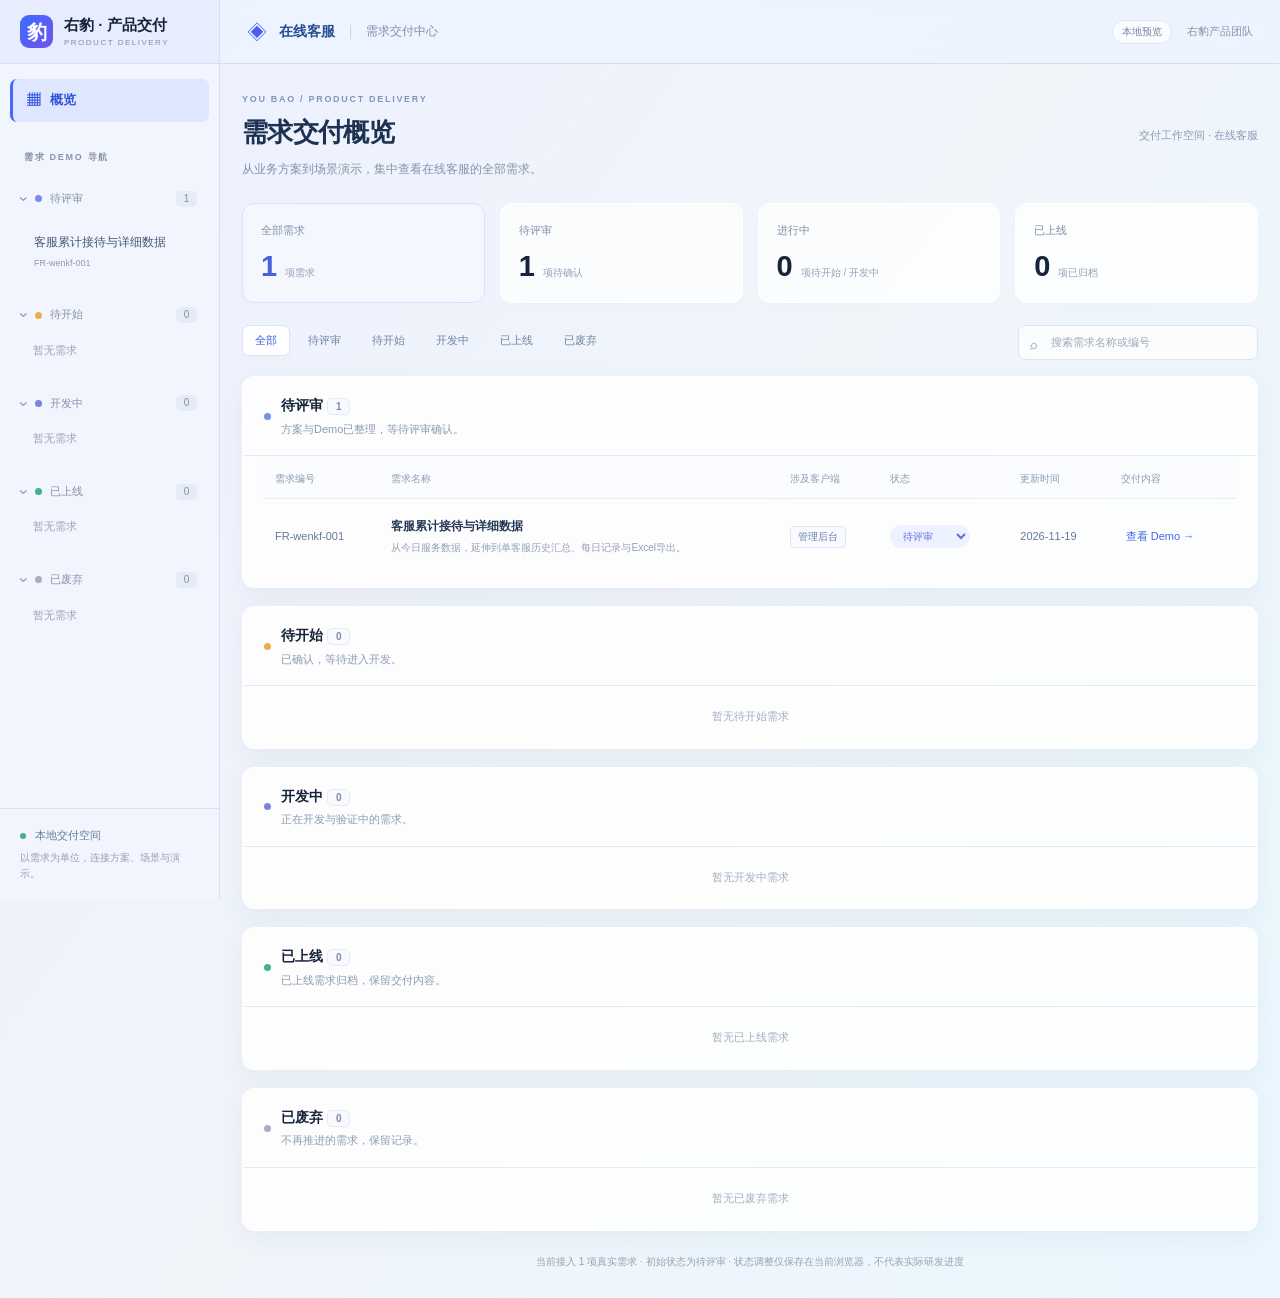
==== 00-交付门户/index.html @ bdf67c03 "feat: add requirement delivery portal and scenario navigation" ====
<!doctype html>
<html lang="zh-CN"><head><meta charset="utf-8"><meta name="viewport" content="width=device-width,initial-scale=1"><title>右豹 · 需求交付中心</title><link rel="stylesheet" href="delivery.css"></head><body>
<aside class="delivery-sidebar"><a class="delivery-brand" href="#overview"><span>豹</span><div><b>右豹 · 产品交付</b><small>PRODUCT DELIVERY</small></div></a><div class="sidebar-content"><a class="overview-link" href="#overview"><span>▦</span> 概览</a><div class="nav-heading">需求 DEMO 导航</div><nav id="requirements-nav" aria-label="按状态分组的需求导航"></nav></div><div class="sidebar-footer"><span class="live-dot"></span> 本地交付空间<small>以需求为单位，连接方案、场景与演示。</small></div></aside>
<header class="delivery-topbar"><div class="workspace"><span class="workspace-icon">◈</span><b>在线客服</b><span class="divider"></span><span>需求交付中心</span></div><div class="topbar-right"><span class="local-badge">本地预览</span><span>右豹产品团队</span></div></header>
<main id="delivery-main"></main>
<dialog id="documents-dialog"><div class="dialog-title"><div><span class="eyebrow">DELIVERY DOCUMENTS</span><h2>需求文档</h2></div><button id="close-documents" class="icon-button" aria-label="关闭需求文档">×</button></div><div id="documents-content"></div></dialog>
<div class="delivery-toast" id="delivery-toast" role="status" hidden></div>
<script src="requirements.js"></script><script src="delivery.js"></script></body></html>
---- 00-交付门户/delivery.css ----
:root{--blue:#4361ee;--blue-dark:#3046bb;--ink:#15243b;--sub:#7b8aa1;--line:#e5ebf5;--pale:#f4f7fc;--green:#159267;--orange:#c78114;--sidebar:240px;--header:64px}*{box-sizing:border-box}body{margin:0;color:var(--ink);background:linear-gradient(125deg,#edf0ff 0%,#f0f5fa 50%,#eaf7fe 100%);font:14px/1.6 "Microsoft YaHei","PingFang SC",Arial,sans-serif}button,input,select{font:inherit}button,a,select{-webkit-tap-highlight-color:transparent}button{cursor:pointer;border:1px solid #dfe6f2;border-radius:7px;background:white;color:var(--ink);padding:8px 13px}button:hover{border-color:#b5c7ff;background:#f5f8ff}button:disabled{opacity:.4;cursor:not-allowed}a{text-decoration:none;color:var(--blue)}button:focus-visible,a:focus-visible,input:focus-visible,select:focus-visible,summary:focus-visible{outline:3px solid #a5b6ff;outline-offset:3px}[hidden]{display:none!important}.delivery-sidebar{width:var(--sidebar);position:fixed;inset:0 auto 0 0;background:#f2f5fdf2;border-right:1px solid #d7e0f0;z-index:5;display:flex;flex-direction:column}.delivery-brand{display:flex;align-items:center;gap:11px;padding:17px 20px;height:var(--header);border-bottom:1px solid #d7e0f0;color:var(--ink);background:#e7edff}.delivery-brand>span{width:33px;height:33px;border-radius:9px;background:linear-gradient(135deg,#3b6cff,#7252ed);color:white;font-weight:600;display:grid;place-items:center;font-size:20px}.delivery-brand b{font-size:15px}.delivery-brand small{display:block;font-size:8px;letter-spacing:1.5px;color:#7f8dab}.sidebar-content{padding:15px 10px;overflow-y:auto;flex:1}.overview-link{display:flex;gap:10px;align-items:center;padding:11px 14px;color:#41506c;font-size:13px;border-radius:7px;border-left:3px solid transparent}.overview-link.active{background:#dee7ff;color:#3155db;border-left-color:#4866ff;font-weight:600}.nav-heading{margin:28px 14px 14px;color:#8995aa;font-size:9px;font-weight:600;letter-spacing:1.7px}.nav-group{margin-bottom:13px}.nav-group summary{cursor:pointer;list-style:none;font-size:11px;color:#8591a8;padding:8px 12px;display:flex;align-items:center;gap:8px}.nav-group summary::before{content:'›';font-size:16px;transform:rotate(90deg)}.nav-group:not([open]) summary::before{transform:none}.nav-group summary .count{margin-left:auto;background:#e5ebf7;border-radius:5px;min-width:21px;text-align:center;font-size:10px}.req-link{display:block;padding:10px 13px 11px 21px;color:#455776;border-left:3px solid transparent;border-radius:7px;margin:3px 0;font-size:12px}.req-link small{display:block;font-size:9px;color:#8c9bb2;margin-top:4px}.req-link:hover{background:#e8eefb}.req-link.active{background:#dfe8ff;border-left-color:#4866ff;color:#3459df;font-weight:600}.nav-empty{font-size:11px;color:#9aa5b7;padding:6px 23px 10px}.sidebar-footer{padding:18px 20px;border-top:1px solid #dbe3f0;font-size:11px;color:#657b99}.sidebar-footer small{display:block;color:#95a0b4;font-size:10px;margin-top:5px}.live-dot{display:inline-block;width:6px;height:6px;background:#46ad92;border-radius:50%;margin-right:6px}.delivery-topbar{height:var(--header);position:fixed;top:0;left:var(--sidebar);right:0;border-bottom:1px solid #d6deed;background:#edf3ffcf;backdrop-filter:blur(15px);display:flex;align-items:center;justify-content:space-between;padding:0 27px;z-index:4;gap:20px}.workspace{display:flex;align-items:center;gap:12px;font-size:12px;color:#7e8da6}.workspace b{color:#254b93;font-size:14px}.workspace-icon{color:var(--blue);font-size:20px}.divider{height:14px;border-left:1px solid #c9d4e7;margin:0 3px}.topbar-right{display:flex;align-items:center;gap:15px;font-size:11px;color:#8594aa}.local-badge{font-size:10px;padding:3px 9px;background:#ffffffb0;border:1px solid #dce5f5;border-radius:20px;color:#7385a0}#delivery-main{margin-left:var(--sidebar);padding:calc(var(--header) + 28px) 28px 28px;min-height:100vh}.eyebrow{font-size:9px;color:#8496b7;font-weight:600;letter-spacing:1.7px}.overview-heading{display:flex;align-items:center;justify-content:space-between;gap:20px;margin-bottom:24px}.overview-heading h1{font-size:26px;margin:6px 0;color:#1d3153;letter-spacing:-.7px}.overview-heading p{margin:0;color:#8493aa;font-size:12px}.overview-date{font-size:11px;color:#8a9cb4}.summary-cards{display:grid;grid-template-columns:repeat(4,1fr);gap:15px;margin-bottom:22px}.summary-card{border:1px solid #ffffffb5;border-radius:12px;padding:19px 22px;background:#ffffffbb;box-shadow:0 5px 20px #26366303}.summary-card .label{font-size:11px;color:#8090a9}.summary-card .value{display:flex;align-items:baseline;gap:9px;margin-top:9px;font-size:29px;font-weight:600;line-height:1.2;letter-spacing:-1px}.summary-card .value small{font-size:10px;font-weight:400;color:#95a2b8;letter-spacing:0}.summary-card:first-child{background:#f5f7ff;border-color:#d8e1ff}.summary-card:first-child .value{color:#4761da}.overview-toolbar{display:flex;justify-content:space-between;gap:15px;align-items:center;margin-bottom:16px}.filters{display:flex;gap:5px;flex-wrap:wrap}.filters button{font-size:11px;padding:6px 12px;border-color:transparent;background:transparent;color:#7183a2}.filters button.active{background:white;border-color:#dbe4f5;color:#3e60d8;box-shadow:0 2px 4px #33447706}.search-box{position:relative}.search-box span{position:absolute;left:12px;top:8px;font-size:14px;color:#96a7bf}.search-box input{border:1px solid #dce5f4;border-radius:7px;background:#ffffffba;padding:8px 12px 8px 32px;font-size:11px;width:240px;color:#344760}.search-box input::placeholder{color:#9ca9bb}.group-card{background:#ffffffdc;border:1px solid #fff;border-radius:12px;margin-bottom:18px;box-shadow:0 8px 26px #314b7510;overflow:hidden}.group-card-head{display:flex;align-items:center;gap:10px;padding:17px 21px;border-bottom:1px solid var(--line)}.group-card-head h2{font-size:14px;margin:0}.group-card-head p{font-size:11px;color:#8b9ab1;margin:4px 0 0}.group-count{padding:2px 8px;border:1px solid #e6eaf4;border-radius:5px;font-size:10px;color:#7d8ba2;background:#f8faff}.status-dot{width:7px;height:7px;border-radius:50%;background:#788eed;flex-shrink:0}.status-dot.start{background:#e7b04c}.status-dot.develop{background:#7c81dd}.status-dot.live{background:#42b18d}.status-dot.abandoned{background:#a5afc0}.table-scroll{overflow:auto;padding:0 20px 13px}table{width:100%;border-collapse:collapse;white-space:nowrap;font-size:12px}th{padding:15px 12px 11px;text-align:left;font-size:10px;font-weight:500;color:#8c9bb1;background:#fafcff}td{padding:18px 12px;border-top:1px solid #e8edf6;color:#52637f}.requirement-name{font-weight:600;color:#243855}.requirement-desc{font-size:10px;color:#93a0b3;margin-top:4px;white-space:normal;max-width:460px}.id-label{font-size:11px;color:#647898}.client-chip{display:inline-flex;border:1px solid #e0e7f4;border-radius:4px;font-size:10px;padding:2px 7px;background:#f8faff;color:#6a7e9d}.view-demo{border:0;background:transparent;color:#4266e8;font-size:11px;padding:5px}.view-demo:hover{background:#edf2ff}.status-select{border:1px solid transparent;border-radius:20px;background:#eef1ff;color:#6272d7;padding:4px 20px 4px 8px;font-size:10px;cursor:pointer}.status-select.start{background:#fff7e5;color:#bb851c}.status-select.develop{background:#f1edff;color:#8260c9}.status-select.live{background:#eaf9f1;color:#168a60}.status-select.abandoned{background:#eff2f7;color:#8c96a7}.group-empty{display:flex;justify-content:center;align-items:center;gap:10px;padding:22px;color:#a1aec0;font-size:11px}.overview-foot{font-size:10px;color:#94a2b6;text-align:center;margin-top:23px}.breadcrumb{font-size:10px;color:#8a9bb6;margin-bottom:7px}.breadcrumb a{color:#889bb8}.breadcrumb span{padding:0 7px;color:#bec9d9}.req-header{display:flex;justify-content:space-between;gap:20px;align-items:flex-start}.req-heading h1{display:flex;align-items:center;gap:10px;flex-wrap:wrap;font-size:21px;line-height:1.5;margin:0 0 5px;color:#1b3153;letter-spacing:-.4px}.req-heading p{font-size:11px;color:#7a8fac;margin:0}.version{font-size:9px;letter-spacing:0;background:#edeaff;color:#8265cc;border-radius:4px;padding:3px 7px;font-weight:500}.header-actions{display:flex;gap:8px;flex-shrink:0;margin-top:2px}.header-actions button{font-size:11px;color:#5d7291;padding:7px 11px;background:#ffffffb0}.header-actions .doc-button{color:#426be3;border-color:#bfd1fd;background:#f5f9ff}.client-tabs{display:flex;gap:7px;margin:19px 0 17px;border-bottom:1px solid #dce4f0;padding-bottom:12px}.client-tab{border:1px solid #e4eaf4;background:#fff;font-size:12px;color:#617491;padding:7px 16px;border-radius:6px}.client-tab.active{background:#edf4ff;color:#4268df;border-color:#b9d0ff}.client-tab.flow{margin-left:6px}.client-tab .tab-icon{margin-right:6px;color:#91a4bf}.client-tab.active .tab-icon{color:#5477e3}.viewer-shell{border:1px solid #e3eaf5;border-radius:12px;overflow:hidden;background:#fff;display:grid;grid-template-columns:210px minmax(0,1fr);height:calc(100vh - 245px);min-height:600px}.scene-sidebar{background:#f8faff;border-right:1px solid #e6edf6;overflow-y:auto;padding:15px 11px}.scene-category{font-size:9px;color:#9aa8bc;letter-spacing:1.2px;padding:7px 10px 8px}.scene-button{width:100%;text-align:left;border:1px solid transparent;background:transparent;border-radius:7px;padding:11px 12px;display:block;margin-bottom:4px;color:#49607f;font-size:12px}.scene-button small{display:block;color:#92a2b9;font-size:10px;margin-top:5px;line-height:1.6}.scene-button:hover{background:#edf2fc;border-color:transparent}.scene-button.active{border-color:#bdcfff;color:#4264da;background:white;box-shadow:0 3px 10px #34558b07}.scene-button.active small{color:#8598ba}.scene-count{font-size:10px;color:#9aabc2;padding:9px 11px 18px;border-bottom:1px solid #e4eaf5;margin-bottom:9px}.viewer{display:flex;flex-direction:column;min-width:0;background:#f0f3f8}.viewer-toolbar{display:flex;justify-content:space-between;align-items:center;padding:12px 18px;border-bottom:1px solid #e4ebf5;background:#fff;gap:15px;min-height:66px}.viewer-title{font-size:12px;font-weight:600;color:#2b4264}.viewer-desc{font-size:10px;color:#8d9bb2;margin-top:3px}.viewer-controls{display:flex;gap:7px;align-items:center}.viewer-controls button,.viewer-controls a{padding:5px 9px;border:1px solid #e2e9f4;background:white;border-radius:5px;color:#7287a6;font-size:10px;white-space:nowrap}.viewer-controls a:hover{color:var(--blue);border-color:#bccdf9}.viewer-frame{width:100%;flex:1;border:0;min-height:0;background:#fff9f5}.mobile-stage{flex:1;overflow:auto;padding:25px;display:grid;place-items:center}.mobile-stage iframe{width:390px;height:790px;max-width:100%;border:7px solid #243044;border-radius:32px;box-shadow:0 18px 40px #17233d25;background:white;flex:none}.scene-footer{padding:18px 10px 9px;font-size:10px;color:#97a6bb}.scene-footer b{font-size:10px;font-weight:500;color:#ad8e50;background:#fff8e8;border-radius:4px;padding:3px 7px;display:inline-block;margin-bottom:8px}.scene-footer button{font-size:10px;padding:5px 9px;color:#6d80a2;margin-top:5px}.flow-shell{background:white;border:1px solid #e4eaf5;border-radius:10px;overflow:hidden}.flow-toolbar{display:flex;align-items:center;justify-content:space-between;gap:15px;padding:17px 21px;border-bottom:1px solid var(--line)}.flow-toolbar h2{font-size:14px;margin:0}.flow-toolbar p{font-size:10px;color:#8b9db7;margin:4px 0 0}.flow-controls{display:flex;gap:6px;align-items:center;flex-shrink:0}.flow-controls button{font-size:12px;padding:4px 11px}.flow-controls span{font-size:10px;color:#7b8eaa;min-width:36px;text-align:center}.flow-legend{display:flex;gap:18px;flex-wrap:wrap;font-size:10px;color:#8b9bb4;padding:12px 22px}.legend-box{display:inline-block;width:10px;height:10px;border:1px solid;border-radius:2px;margin-right:5px;vertical-align:middle}.legend-box.action{border-color:#6284ff;background:#f1f5ff}.legend-box.system{border-color:#47b583;background:#effbf5}.legend-box.decision{border-color:#e4aa4b;background:#fffaec}.legend-box.block{border-color:#ee8d91;background:#fff3f3}.flow-scroll{height:calc(100vh - 380px);min-height:500px;overflow:auto;background:#fff;position:relative}.flow-svg-wrap{width:1100px;transform-origin:top center;margin:0 auto}.flow-svg{display:block;width:1100px;height:1370px}.flow-svg text{font-family:"Microsoft YaHei",sans-serif;fill:#344b68;font-size:12px;text-anchor:middle}.flow-svg .subtext{fill:#8a9bb0;font-size:10px}.flow-svg .edge{fill:none;stroke:#a0aec3;stroke-width:1.3;marker-end:url(#arrow)}.flow-svg .negative{stroke:#e08b94;marker-end:url(#red-arrow)}.flow-svg .edge-label{font-size:10px;fill:#8999af}.flow-svg .action{fill:#f2f6ff;stroke:#6a89ff}.flow-svg .system{fill:#f1fbf6;stroke:#57b88b}.flow-svg .decision{fill:#fffbef;stroke:#e7ac50}.flow-svg .blocked{fill:#fff4f4;stroke:#ec939b}.flow-svg .neutral{fill:#f6f8fc;stroke:#aab9ce}.flow-notes{border-top:1px solid var(--line);padding:17px 22px;background:#fbfdff;font-size:11px;color:#7d8ea6;line-height:1.9}.flow-notes b{color:#546e92}.flow-notes ul{padding-left:18px;margin:7px 0 0}.delivery-toast{position:fixed;top:80px;left:calc(50% + 100px);transform:translateX(-50%);background:#273c5e;color:white;padding:10px 17px;border-radius:7px;font-size:11px;z-index:50;box-shadow:0 7px 18px #26345020}dialog{border:1px solid #dae4f5;border-radius:13px;width:530px;max-width:90vw;padding:25px;color:var(--ink)}dialog::backdrop{background:#263c612d;backdrop-filter:blur(2px)}.dialog-title{display:flex;justify-content:space-between;align-items:center;margin-bottom:20px}.dialog-title h2{font-size:20px;margin:4px 0}.icon-button{font-size:23px;padding:0 8px;border:0;color:#8a9ab3}.doc-item{display:flex;align-items:center;justify-content:space-between;padding:15px 0;border-top:1px solid var(--line);gap:20px}.doc-item strong{font-size:13px}.doc-item p{font-size:11px;color:#8799b1;margin:3px 0 0}.doc-item a{border:1px solid #dce6f7;border-radius:5px;font-size:11px;padding:5px 12px}.documents-help{font-size:10px;color:#93a0b5;line-height:1.8}.no-results{text-align:center;padding:70px;color:#8d9eb8}.full-view .delivery-sidebar,.full-view .delivery-topbar,.full-view .breadcrumb,.full-view .req-header,.full-view .client-tabs{display:none}.full-view #delivery-main{margin:0;padding:12px}.full-view .viewer-shell{height:calc(100vh - 24px)}.full-view .flow-scroll{height:calc(100vh - 230px)}@media(min-width:2100px){.viewer-shell{grid-template-columns:228px minmax(0,1fr)}.summary-card{padding:23px 25px}}@media(max-width:1400px){:root{--sidebar:220px}#delivery-main{padding-left:22px;padding-right:22px}.viewer-shell{grid-template-columns:185px minmax(0,1fr)}.req-heading h1{font-size:18px}.viewer-controls .standalone-label{display:none}.summary-card{padding:18px}.overview-toolbar{align-items:flex-start}.req-heading p{max-width:650px}}@media(max-width:1000px){:root{--sidebar:190px}.delivery-brand{padding:15px}.delivery-brand b{font-size:13px}.summary-cards{grid-template-columns:repeat(2,1fr)}.req-header{flex-wrap:wrap;gap:10px}.viewer-shell{grid-template-columns:160px minmax(0,1fr)}.scene-button{padding:10px}.scene-button small{font-size:9px}.header-actions button{padding:5px 9px}.overview-toolbar{flex-direction:column}.flow-svg-wrap{margin:0}.topbar-right{display:none}}@media(max-width:700px){:root{--sidebar:0px}.delivery-sidebar{display:none}.delivery-topbar{padding:0 15px}.workspace{gap:8px}.workspace>span:last-child{font-size:10px}#delivery-main{padding:85px 13px 15px}.overview-heading{align-items:flex-start}.overview-date{display:none}.overview-heading h1{font-size:23px}.viewer-shell{display:flex;flex-direction:column;height:calc(100vh - 280px)}.scene-sidebar{max-height:160px;flex-shrink:0;border-right:0;border-bottom:1px solid var(--line)}.scene-count,.scene-footer,.scene-category{display:none}.scene-button{display:inline-block;width:150px;vertical-align:top}.viewer{flex:1;min-height:360px}.scene-sidebar nav{display:flex;overflow:auto}.viewer-desc{max-width:220px}.viewer-toolbar{padding:10px}.req-heading h1{font-size:17px}.client-tab{padding:6px 12px}.delivery-toast{left:50%;max-width:90vw}.flow-toolbar{align-items:flex-start}.flow-controls{gap:3px}.flow-legend{gap:10px}.flow-scroll{min-height:400px}.full-view .viewer-shell{min-height:0}}
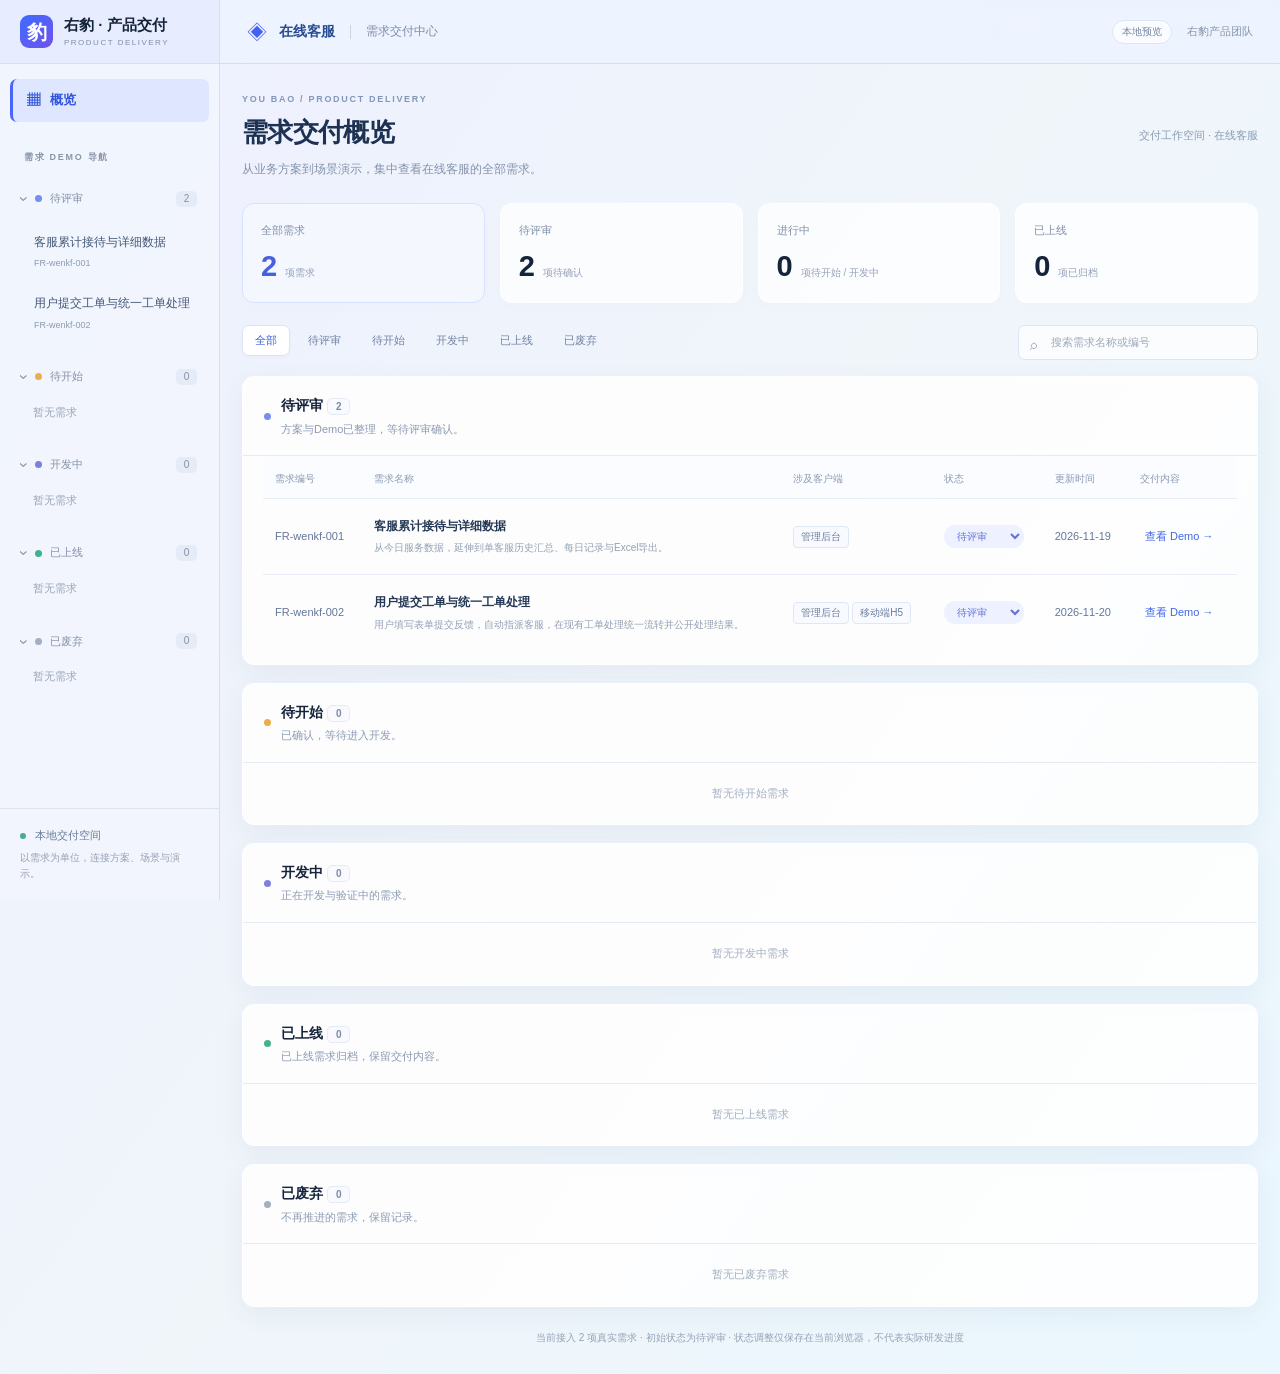
==== commit 99a6dcec: "fix: shorten delivery center URL to portal and redirect old links" ====
--- a/00-交付门户/index.html
+++ b/00-交付门户/index.html
@@ -1,8 +1 @@
-<!doctype html>
-<html lang="zh-CN"><head><meta charset="utf-8"><meta name="viewport" content="width=device-width,initial-scale=1"><title>右豹 · 需求交付中心</title><link rel="stylesheet" href="delivery.css"></head><body>
-<aside class="delivery-sidebar"><a class="delivery-brand" href="#overview"><span>豹</span><div><b>右豹 · 产品交付</b><small>PRODUCT DELIVERY</small></div></a><div class="sidebar-content"><a class="overview-link" href="#overview"><span>▦</span> 概览</a><div class="nav-heading">需求 DEMO 导航</div><nav id="requirements-nav" aria-label="按状态分组的需求导航"></nav></div><div class="sidebar-footer"><span class="live-dot"></span> 本地交付空间<small>以需求为单位，连接方案、场景与演示。</small></div></aside>
-<header class="delivery-topbar"><div class="workspace"><span class="workspace-icon">◈</span><b>在线客服</b><span class="divider"></span><span>需求交付中心</span></div><div class="topbar-right"><span class="local-badge">本地预览</span><span>右豹产品团队</span></div></header>
-<main id="delivery-main"></main>
-<dialog id="documents-dialog"><div class="dialog-title"><div><span class="eyebrow">DELIVERY DOCUMENTS</span><h2>需求文档</h2></div><button id="close-documents" class="icon-button" aria-label="关闭需求文档">×</button></div><div id="documents-content"></div></dialog>
-<div class="delivery-toast" id="delivery-toast" role="status" hidden></div>
-<script src="requirements.js"></script><script src="delivery.js"></script></body></html>
+<!doctype html><html lang="zh-CN"><head><meta charset="utf-8"><meta name="viewport" content="width=device-width,initial-scale=1"><title>右豹 · 需求交付中心</title></head><body><p><a id="portal-link" href="../portal/">打开需求交付中心</a></p><script>const target='../portal/'+location.search+location.hash;document.getElementById('portal-link').href=target;location.replace(target);</script></body></html>
